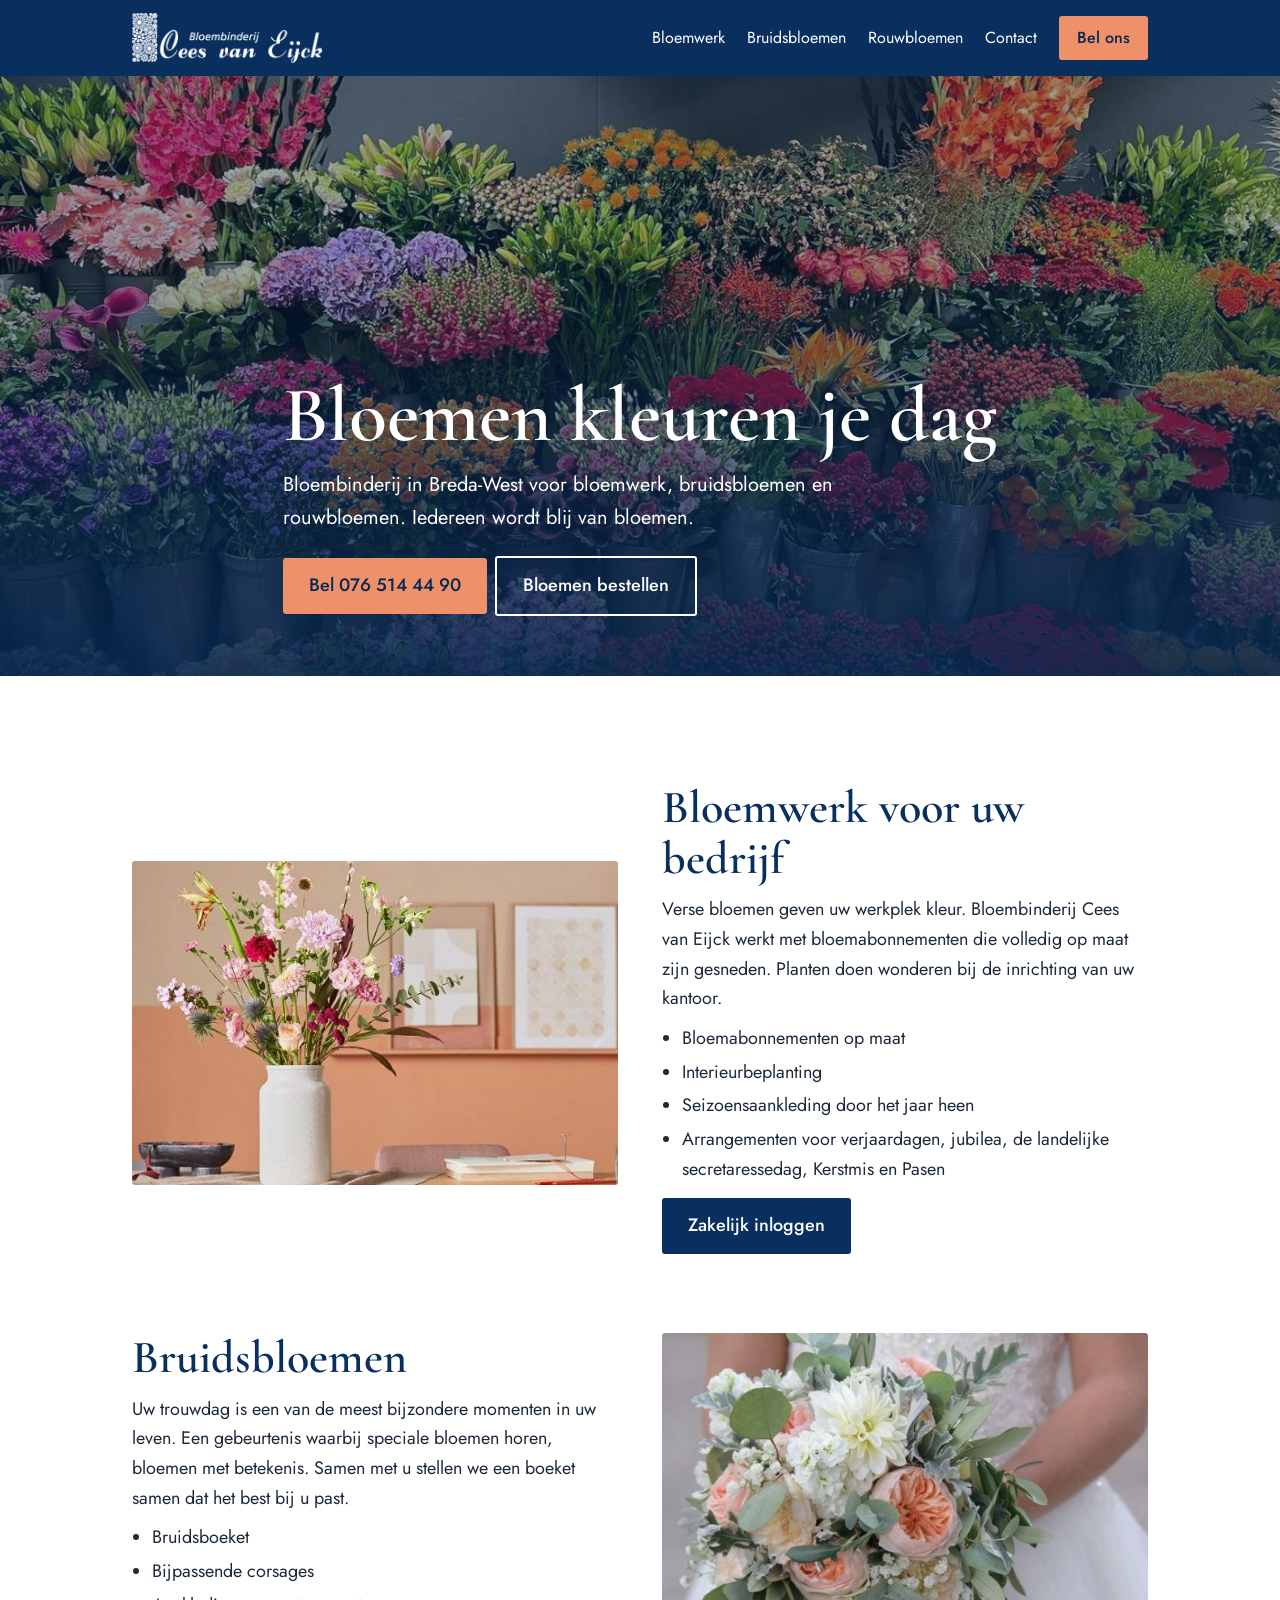
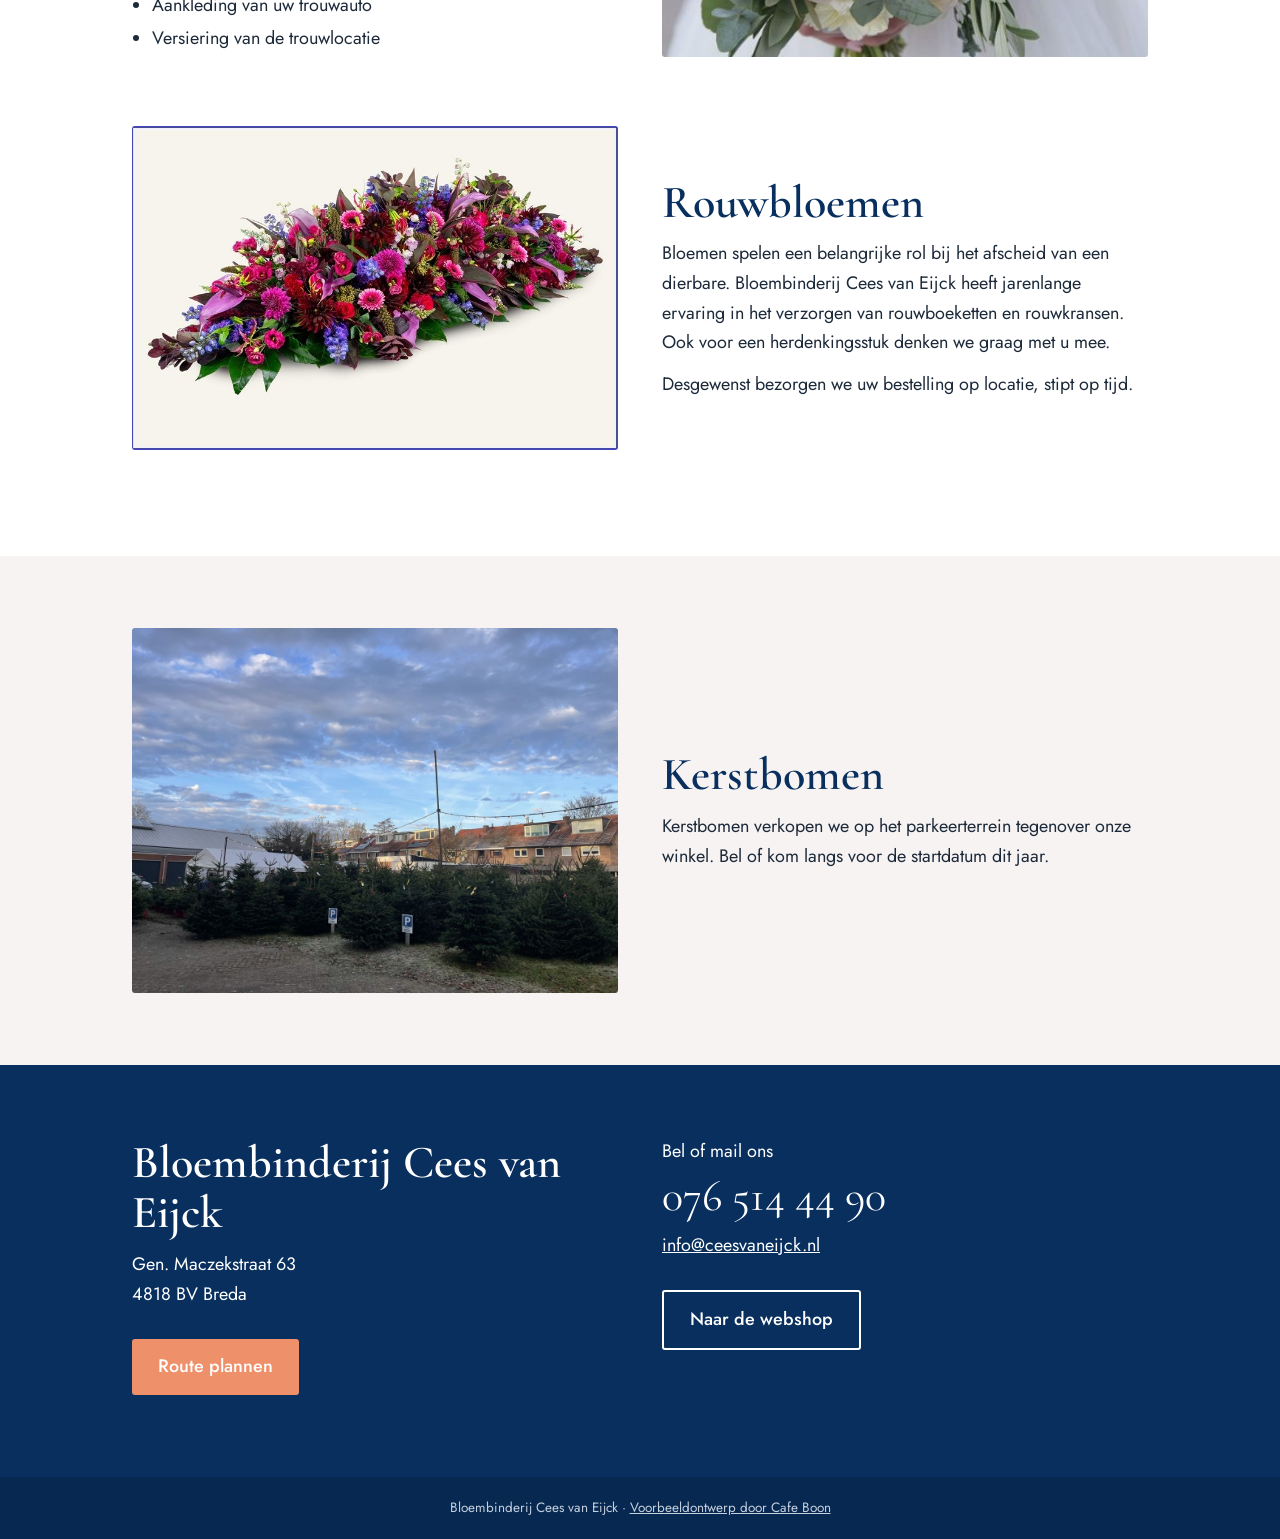
==== index.html @ 04553acb "Voorbeeldwebsite" ====
<!doctype html>
<html lang="nl">
<head>
<meta charset="utf-8">
<meta name="viewport" content="width=device-width,initial-scale=1">
<title>Bloembinderij Cees van Eijck | Bloemist in Breda-West</title>
<meta name="description" content="Bloembinderij Cees van Eijck aan de Gen. Maczekstraat in Breda: bloemwerk en abonnementen voor bedrijven, bruidsbloemen en rouwbloemen. Bel 076 514 44 90.">
<meta name="robots" content="noindex">
<link rel="icon" type="image/png" href="images/favicon.png">
<meta property="og:title" content="Bloembinderij Cees van Eijck, Breda">
<meta property="og:description" content="Iedereen wordt blij van bloemen. Gen. Maczekstraat 63, Breda.">
<meta property="og:image" content="https://ceesvaneijck.cafeboon.com/images/og.jpg">
<link rel="preconnect" href="https://fonts.googleapis.com"><link rel="preconnect" href="https://fonts.gstatic.com" crossorigin>
<link href="https://fonts.googleapis.com/css2?family=Cormorant+Garamond:wght@600&family=Jost:wght@400;500&display=swap" rel="stylesheet">
<link rel="stylesheet" href="style.css">
</head>
<body>
<header><div class="wrap">
 <a href="#"><img src="images/logo.png" alt="Bloembinderij Cees van Eijck"></a>
 <nav><a href="#bloemwerk">Bloemwerk</a><a href="#bruid">Bruidsbloemen</a><a href="#rouw">Rouwbloemen</a><a href="#contact">Contact</a><a class="btn" href="tel:0765144490">Bel ons</a></nav>
</div></header>

<div class="hero">
 <img src="images/bloemenwand.jpg" alt="De bloemenwand in de winkel van Cees van Eijck" fetchpriority="high">
 <div class="in"><div class="wrap">
  <h1>Bloemen kleuren je dag</h1>
  <p>Bloembinderij in Breda-West voor bloemwerk, bruidsbloemen en rouwbloemen. Iedereen wordt blij van bloemen.</p>
  <a class="btn" href="tel:0765144490">Bel 076 514 44 90</a><a class="btn o" href="https://ceesvaneijck.nl/shop/" rel="noopener">Bloemen bestellen</a>
 </div></div>
</div>

<section><div class="wrap rows">
 <div id="bloemwerk">
  <div class="pic"><img src="images/vaas.jpg" alt="Boeket in een vaas" loading="lazy"></div>
  <div><h2>Bloemwerk voor uw bedrijf</h2>
   <p>Verse bloemen geven uw werkplek kleur. Bloembinderij Cees van Eijck werkt met bloemabonnementen die volledig op maat zijn gesneden. Planten doen wonderen bij de inrichting van uw kantoor.</p>
   <ul><li>Bloemabonnementen op maat</li><li>Interieurbeplanting</li><li>Seizoensaankleding door het jaar heen</li><li>Arrangementen voor verjaardagen, jubilea, de landelijke secretaressedag, Kerstmis en Pasen</li></ul>
   <p style="margin-top:14px"><a class="btn d" href="https://ceesvaneijck.nl/zakelijk/" rel="noopener">Zakelijk inloggen</a></p>
  </div>
 </div>
 <div id="bruid">
  <div class="pic"><img src="images/bruidsboeket.jpg" alt="Bruidsboeket" loading="lazy"></div>
  <div><h2>Bruidsbloemen</h2>
   <p>Uw trouwdag is een van de meest bijzondere momenten in uw leven. Een gebeurtenis waarbij speciale bloemen horen, bloemen met betekenis. Samen met u stellen we een boeket samen dat het best bij u past.</p>
   <ul><li>Bruidsboeket</li><li>Bijpassende corsages</li><li>Aankleding van uw trouwauto</li><li>Versiering van de trouwlocatie</li></ul>
  </div>
 </div>
 <div id="rouw">
  <div class="pic"><img src="images/rouwstuk.jpg" alt="Rouwstuk" loading="lazy"></div>
  <div><h2>Rouwbloemen</h2>
   <p>Bloemen spelen een belangrijke rol bij het afscheid van een dierbare. Bloembinderij Cees van Eijck heeft jarenlange ervaring in het verzorgen van rouwboeketten en rouwkransen. Ook voor een herdenkingsstuk denken we graag met u mee.</p>
   <p style="margin-top:12px">Desgewenst bezorgen we uw bestelling op locatie, stipt op tijd.</p>
  </div>
 </div>
</div></section>

<section class="cream"><div class="wrap notice">
 <img src="images/kerstbomen.jpg" alt="Kerstbomen op het parkeerterrein tegenover de winkel" loading="lazy">
 <div><h2>Kerstbomen</h2>
  <p>Kerstbomen verkopen we op het parkeerterrein tegenover onze winkel. Bel of kom langs voor de startdatum dit jaar.</p></div>
</div></section>

<section id="contact" class="navy"><div class="wrap cgrid">
 <div><h2>Bloembinderij Cees van Eijck</h2>
  <p>Gen. Maczekstraat 63<br>4818 BV Breda</p><br>
  <a class="btn" href="https://www.google.com/maps/dir/?api=1&destination=Gen.+Maczekstraat+63,+4818+BV+Breda" rel="noopener">Route plannen</a>
 </div>
 <div>
  <p>Bel of mail ons</p>
  <a class="big" href="tel:0765144490">076 514 44 90</a>
  <p><a href="mailto:info@ceesvaneijck.nl">info@ceesvaneijck.nl</a></p><br>
  <a class="btn o" href="https://ceesvaneijck.nl/shop/" rel="noopener">Naar de webshop</a>
 </div>
</div></section>
<footer>Bloembinderij Cees van Eijck &middot; <a href="https://cafeboon.com">Voorbeeldontwerp door Cafe Boon</a></footer>
</body>
</html>
---- style.css ----
:root{--navy:#082f5e;--deep:#072850;--salmon:#ee906a;--cream:#f7f3f3;--ink:#1d2a3a}
*{box-sizing:border-box;margin:0}
html{scroll-behavior:smooth}
body{font-family:'Jost',Arial,sans-serif;font-size:18px;line-height:1.65;color:var(--ink);background:#fff}
img{display:block;max-width:100%}
a{color:inherit}
.wrap{max-width:1060px;margin:0 auto;padding:0 22px}
header{background:var(--navy);position:sticky;top:0;z-index:10}
header .wrap{display:flex;align-items:center;justify-content:space-between;min-height:76px;gap:16px}
header img{height:50px;width:auto}
nav a{color:#fff;text-decoration:none;margin-left:22px;font-size:16px}
nav a:hover{color:var(--salmon)}
.btn{display:inline-block;background:var(--salmon);color:var(--deep);padding:13px 26px;border-radius:3px;font-weight:500;text-decoration:none;margin:0 8px 10px 0}
.btn.o{background:transparent;color:#fff;border:2px solid #fff}
.btn.d{background:var(--navy);color:#fff}
nav .btn{margin:0 0 0 22px;padding:9px 18px;color:var(--deep)}
.hero{position:relative;color:#fff;background:var(--deep)}
.hero>img{width:100%;height:min(74vh,600px);object-fit:cover;opacity:.62}
.hero .in{position:absolute;inset:0;display:flex;align-items:flex-end;padding-bottom:50px;background:linear-gradient(0deg,rgba(7,40,80,.85),rgba(7,40,80,0) 70%)}
.hero h1{font-family:'Cormorant Garamond',serif;font-weight:600;font-size:clamp(40px,7vw,78px);line-height:1;margin-bottom:14px}
.hero p{max-width:30em;font-size:20px;margin-bottom:22px}
section{padding:72px 0}
h2{font-family:'Cormorant Garamond',serif;color:var(--navy);font-weight:600;font-size:clamp(32px,4.4vw,46px);line-height:1.1;margin-bottom:12px}
h3{font-family:'Cormorant Garamond',serif;color:var(--navy);font-size:26px;margin-bottom:6px}
.rows>div{display:grid;grid-template-columns:1fr 1fr;gap:44px;align-items:center;padding:34px 0}
.rows>div:nth-child(even) .pic{order:2}
.pic img{width:100%;aspect-ratio:3/2;object-fit:cover;border-radius:3px}
.rows ul{padding-left:20px;margin-top:10px}
.rows li{margin-bottom:4px}
.cream{background:var(--cream)}
.notice{display:grid;grid-template-columns:1fr 1fr;gap:44px;align-items:center}
.notice img{width:100%;aspect-ratio:4/3;object-fit:cover;border-radius:3px}
.navy{background:var(--navy);color:#fff}
.navy h2{color:#fff}
.cgrid{display:grid;grid-template-columns:1fr 1fr;gap:44px}
.big{font-family:'Cormorant Garamond',serif;font-size:44px;line-height:1.1;display:block;text-decoration:none;margin:6px 0 10px}
.navy a{color:#fff}
footer{background:var(--deep);color:#c5d0df;text-align:center;font-size:13.5px;padding:20px}
footer a{color:#c5d0df}
@media(max-width:780px){.rows>div,.notice,.cgrid{grid-template-columns:1fr;gap:20px}.rows>div:nth-child(even) .pic{order:0}nav a:not(.btn){display:none}section{padding:46px 0}header img{height:40px}}
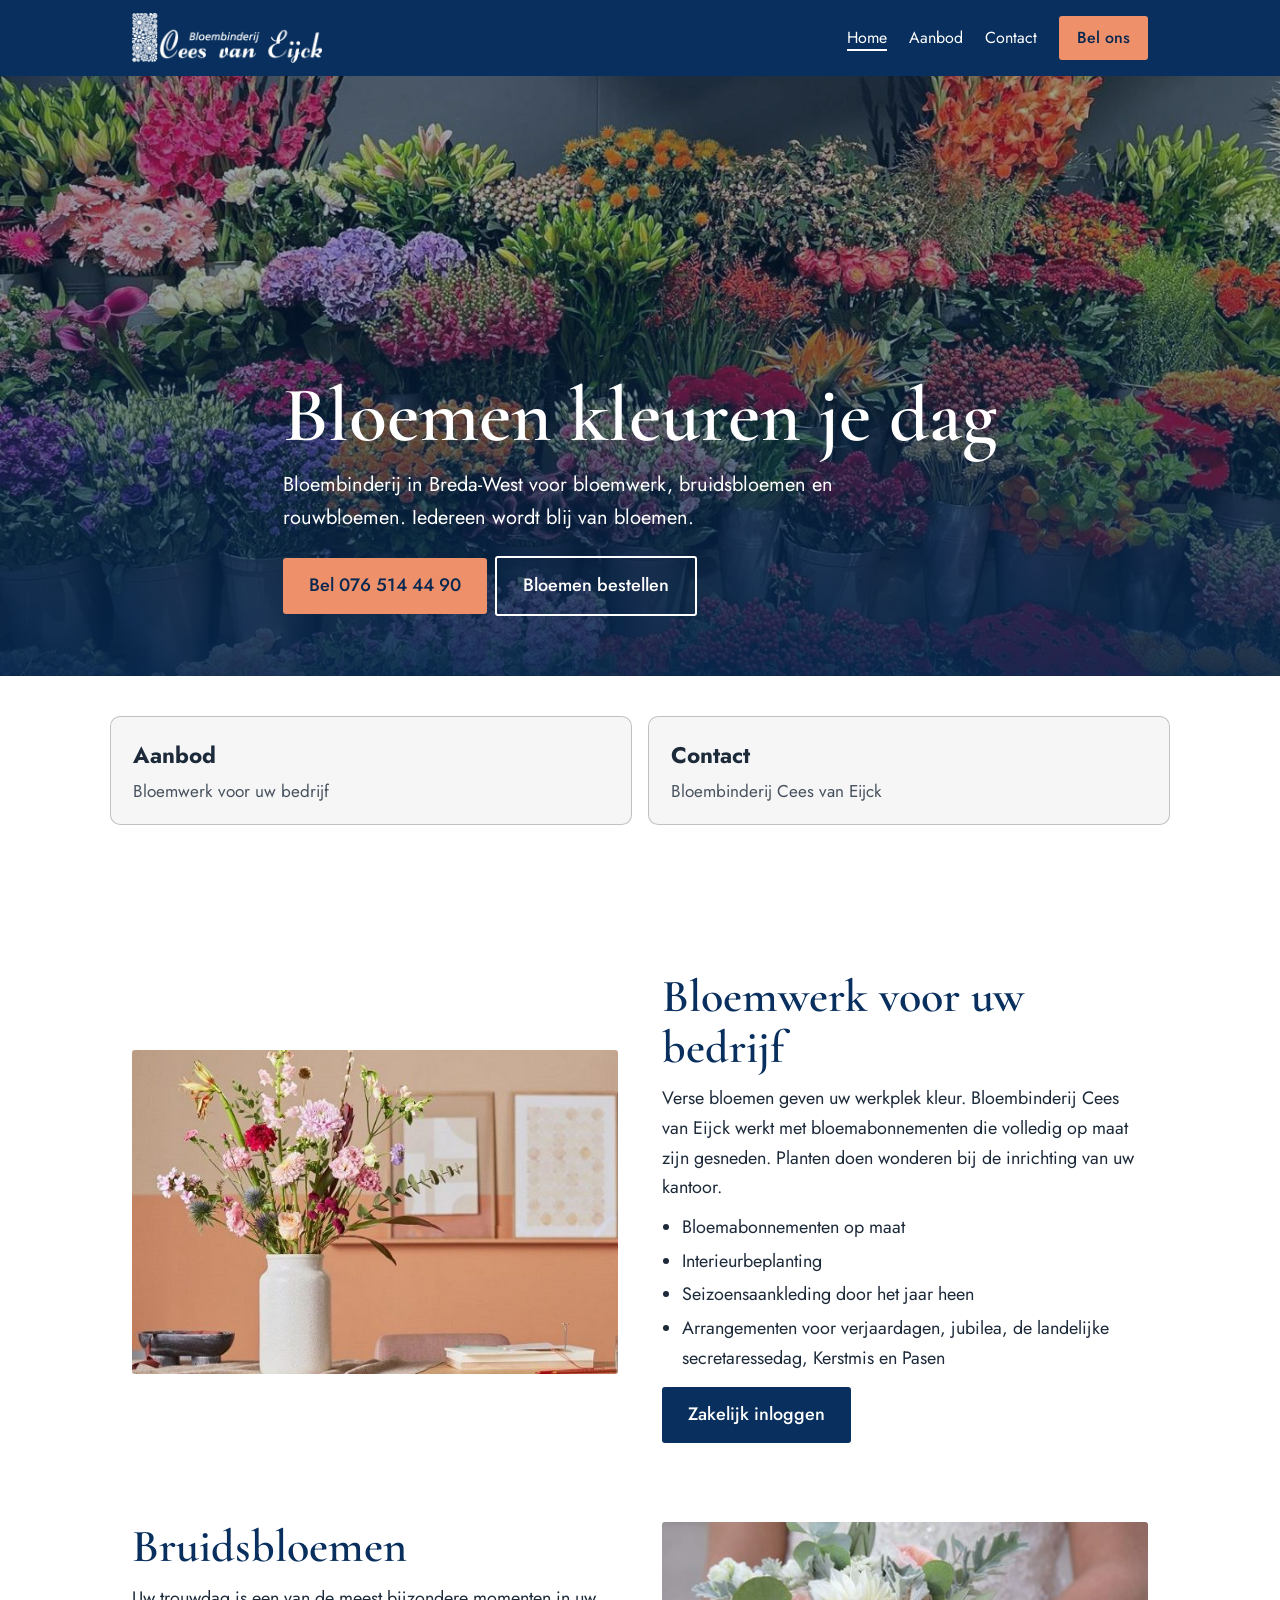
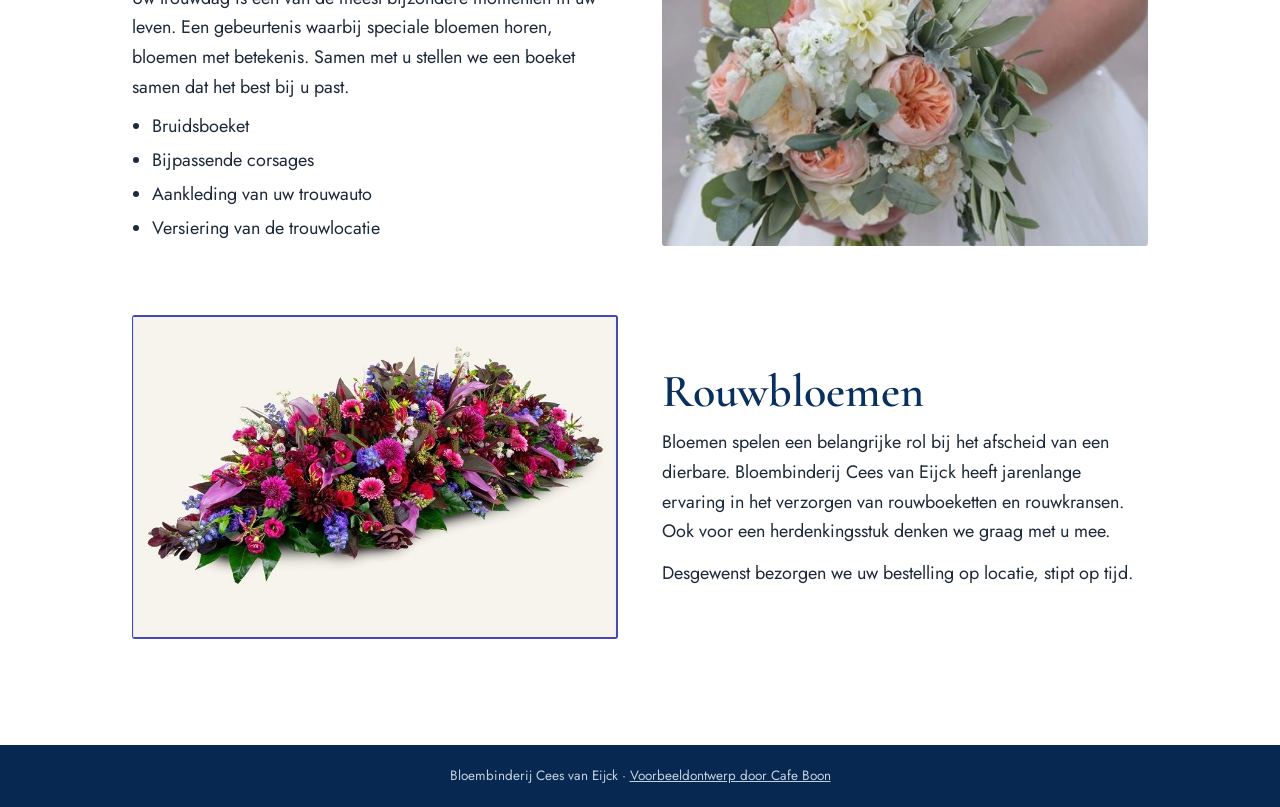
==== commit 6c6d2eac: "Website opgedeeld in meerdere pagina's" ====
--- a/index.html
+++ b/index.html
@@ -16,62 +16,42 @@
 </head>
 <body>
 <header><div class="wrap">
- <a href="#"><img src="images/logo.png" alt="Bloembinderij Cees van Eijck"></a>
- <nav><a href="#bloemwerk">Bloemwerk</a><a href="#bruid">Bruidsbloemen</a><a href="#rouw">Rouwbloemen</a><a href="#contact">Contact</a><a class="btn" href="tel:0765144490">Bel ons</a></nav>
+<a href="index.html"><img alt="Bloembinderij Cees van Eijck" src="images/logo.png"/></a>
+<nav><a aria-current="page" href="index.html">Home</a><a href="aanbod.html">Aanbod</a><a href="contact.html">Contact</a><a class="btn" href="tel:0765144490">Bel ons</a></nav>
 </div></header>
-
+<div aria-label="Pagina's" class="sn-bar" role="navigation"><a aria-current="page" class="sn-link" href="index.html">Home</a><a class="sn-link" href="aanbod.html">Aanbod</a><a class="sn-link" href="contact.html">Contact</a></div>
 <div class="hero">
- <img src="images/bloemenwand.jpg" alt="De bloemenwand in de winkel van Cees van Eijck" fetchpriority="high">
- <div class="in"><div class="wrap">
-  <h1>Bloemen kleuren je dag</h1>
-  <p>Bloembinderij in Breda-West voor bloemwerk, bruidsbloemen en rouwbloemen. Iedereen wordt blij van bloemen.</p>
-  <a class="btn" href="tel:0765144490">Bel 076 514 44 90</a><a class="btn o" href="https://ceesvaneijck.nl/shop/" rel="noopener">Bloemen bestellen</a>
- </div></div>
+<img alt="De bloemenwand in de winkel van Cees van Eijck" fetchpriority="high" src="images/bloemenwand.jpg"/>
+<div class="in"><div class="wrap">
+<h1>Bloemen kleuren je dag</h1>
+<p>Bloembinderij in Breda-West voor bloemwerk, bruidsbloemen en rouwbloemen. Iedereen wordt blij van bloemen.</p>
+<a class="btn" href="tel:0765144490">Bel 076 514 44 90</a><a class="btn o" href="https://ceesvaneijck.nl/shop/" rel="noopener">Bloemen bestellen</a>
+</div></div>
 </div>
-
+<div class="sn-cards"><a class="sn-card" href="aanbod.html"><strong>Aanbod</strong><span>Bloemwerk voor uw bedrijf</span></a><a class="sn-card" href="contact.html"><strong>Contact</strong><span>Bloembinderij Cees van Eijck</span></a></div>
 <section><div class="wrap rows">
- <div id="bloemwerk">
-  <div class="pic"><img src="images/vaas.jpg" alt="Boeket in een vaas" loading="lazy"></div>
-  <div><h2>Bloemwerk voor uw bedrijf</h2>
-   <p>Verse bloemen geven uw werkplek kleur. Bloembinderij Cees van Eijck werkt met bloemabonnementen die volledig op maat zijn gesneden. Planten doen wonderen bij de inrichting van uw kantoor.</p>
-   <ul><li>Bloemabonnementen op maat</li><li>Interieurbeplanting</li><li>Seizoensaankleding door het jaar heen</li><li>Arrangementen voor verjaardagen, jubilea, de landelijke secretaressedag, Kerstmis en Pasen</li></ul>
-   <p style="margin-top:14px"><a class="btn d" href="https://ceesvaneijck.nl/zakelijk/" rel="noopener">Zakelijk inloggen</a></p>
-  </div>
- </div>
- <div id="bruid">
-  <div class="pic"><img src="images/bruidsboeket.jpg" alt="Bruidsboeket" loading="lazy"></div>
-  <div><h2>Bruidsbloemen</h2>
-   <p>Uw trouwdag is een van de meest bijzondere momenten in uw leven. Een gebeurtenis waarbij speciale bloemen horen, bloemen met betekenis. Samen met u stellen we een boeket samen dat het best bij u past.</p>
-   <ul><li>Bruidsboeket</li><li>Bijpassende corsages</li><li>Aankleding van uw trouwauto</li><li>Versiering van de trouwlocatie</li></ul>
-  </div>
- </div>
- <div id="rouw">
-  <div class="pic"><img src="images/rouwstuk.jpg" alt="Rouwstuk" loading="lazy"></div>
-  <div><h2>Rouwbloemen</h2>
-   <p>Bloemen spelen een belangrijke rol bij het afscheid van een dierbare. Bloembinderij Cees van Eijck heeft jarenlange ervaring in het verzorgen van rouwboeketten en rouwkransen. Ook voor een herdenkingsstuk denken we graag met u mee.</p>
-   <p style="margin-top:12px">Desgewenst bezorgen we uw bestelling op locatie, stipt op tijd.</p>
-  </div>
- </div>
+<div>
+<div class="pic"><img alt="Boeket in een vaas" loading="lazy" src="images/vaas.jpg"/></div>
+<div><h2>Bloemwerk voor uw bedrijf</h2>
+<p>Verse bloemen geven uw werkplek kleur. Bloembinderij Cees van Eijck werkt met bloemabonnementen die volledig op maat zijn gesneden. Planten doen wonderen bij de inrichting van uw kantoor.</p>
+<ul><li>Bloemabonnementen op maat</li><li>Interieurbeplanting</li><li>Seizoensaankleding door het jaar heen</li><li>Arrangementen voor verjaardagen, jubilea, de landelijke secretaressedag, Kerstmis en Pasen</li></ul>
+<p style="margin-top:14px"><a class="btn d" href="https://ceesvaneijck.nl/zakelijk/" rel="noopener">Zakelijk inloggen</a></p>
+</div>
+</div>
+<div>
+<div class="pic"><img alt="Bruidsboeket" loading="lazy" src="images/bruidsboeket.jpg"/></div>
+<div><h2>Bruidsbloemen</h2>
+<p>Uw trouwdag is een van de meest bijzondere momenten in uw leven. Een gebeurtenis waarbij speciale bloemen horen, bloemen met betekenis. Samen met u stellen we een boeket samen dat het best bij u past.</p>
+<ul><li>Bruidsboeket</li><li>Bijpassende corsages</li><li>Aankleding van uw trouwauto</li><li>Versiering van de trouwlocatie</li></ul>
+</div>
+</div>
+<div>
+<div class="pic"><img alt="Rouwstuk" loading="lazy" src="images/rouwstuk.jpg"/></div>
+<div><h2>Rouwbloemen</h2>
+<p>Bloemen spelen een belangrijke rol bij het afscheid van een dierbare. Bloembinderij Cees van Eijck heeft jarenlange ervaring in het verzorgen van rouwboeketten en rouwkransen. Ook voor een herdenkingsstuk denken we graag met u mee.</p>
+<p style="margin-top:12px">Desgewenst bezorgen we uw bestelling op locatie, stipt op tijd.</p>
+</div>
+</div>
 </div></section>
-
-<section class="cream"><div class="wrap notice">
- <img src="images/kerstbomen.jpg" alt="Kerstbomen op het parkeerterrein tegenover de winkel" loading="lazy">
- <div><h2>Kerstbomen</h2>
-  <p>Kerstbomen verkopen we op het parkeerterrein tegenover onze winkel. Bel of kom langs voor de startdatum dit jaar.</p></div>
-</div></section>
-
-<section id="contact" class="navy"><div class="wrap cgrid">
- <div><h2>Bloembinderij Cees van Eijck</h2>
-  <p>Gen. Maczekstraat 63<br>4818 BV Breda</p><br>
-  <a class="btn" href="https://www.google.com/maps/dir/?api=1&destination=Gen.+Maczekstraat+63,+4818+BV+Breda" rel="noopener">Route plannen</a>
- </div>
- <div>
-  <p>Bel of mail ons</p>
-  <a class="big" href="tel:0765144490">076 514 44 90</a>
-  <p><a href="mailto:info@ceesvaneijck.nl">info@ceesvaneijck.nl</a></p><br>
-  <a class="btn o" href="https://ceesvaneijck.nl/shop/" rel="noopener">Naar de webshop</a>
- </div>
-</div></section>
-<footer>Bloembinderij Cees van Eijck &middot; <a href="https://cafeboon.com">Voorbeeldontwerp door Cafe Boon</a></footer>
-</body>
-</html>
+<footer>Bloembinderij Cees van Eijck · <a href="https://cafeboon.com">Voorbeeldontwerp door Cafe Boon</a></footer>
+</body></html>
--- a/style.css
+++ b/style.css
@@ -38,3 +38,17 @@
 footer{background:var(--deep);color:#c5d0df;text-align:center;font-size:13.5px;padding:20px}
 footer a{color:#c5d0df}
 @media(max-width:780px){.rows>div,.notice,.cgrid{grid-template-columns:1fr;gap:20px}.rows>div:nth-child(even) .pic{order:0}nav a:not(.btn){display:none}section{padding:46px 0}header img{height:40px}}
+/* sitenav:start */
+.sn-bar{display:none;gap:6px;overflow-x:auto;white-space:nowrap;-webkit-overflow-scrolling:touch;padding:8px 12px;background:inherit;color:inherit;font:inherit;line-height:1.2;border-bottom:1px solid rgba(128,128,128,.35);box-sizing:border-box;max-width:100%}
+.sn-bar a.sn-link{flex:0 0 auto;padding:9px 15px;border-radius:999px;color:inherit;text-decoration:none;font-size:15px;font-weight:600;letter-spacing:0;text-transform:none;margin:0}
+.sn-bar a.sn-link[aria-current="page"]{background:rgba(128,128,128,.2);box-shadow:inset 0 -2px 0 currentColor}
+@media(max-width:780px){.sn-bar{display:flex}}
+nav a[aria-current="page"]:not(.cta):not(.btn):not(.call){text-decoration:underline;text-underline-offset:6px;text-decoration-thickness:2px}
+.sn-head{max-width:1100px;margin:0 auto;padding:40px 20px 0;box-sizing:border-box}
+.sn-head h1{margin:0;color:inherit;font-size:clamp(30px,5vw,46px);line-height:1.1}
+.sn-cards{max-width:1100px;margin:0 auto;padding:40px 20px;display:grid;grid-template-columns:repeat(auto-fit,minmax(230px,1fr));gap:16px;box-sizing:border-box}
+.sn-card{display:block;padding:20px 22px;border:1px solid rgba(128,128,128,.45);border-radius:10px;background:rgba(128,128,128,.07);color:inherit;text-decoration:none;min-width:0}
+.sn-card strong{display:block;font-size:1.25em;margin:0 0 6px;color:inherit}
+.sn-card span{display:block;opacity:.8;font-size:.95em;line-height:1.4}
+.sn-card:hover,.sn-card:focus-visible{border-color:currentColor}
+/* sitenav:end */
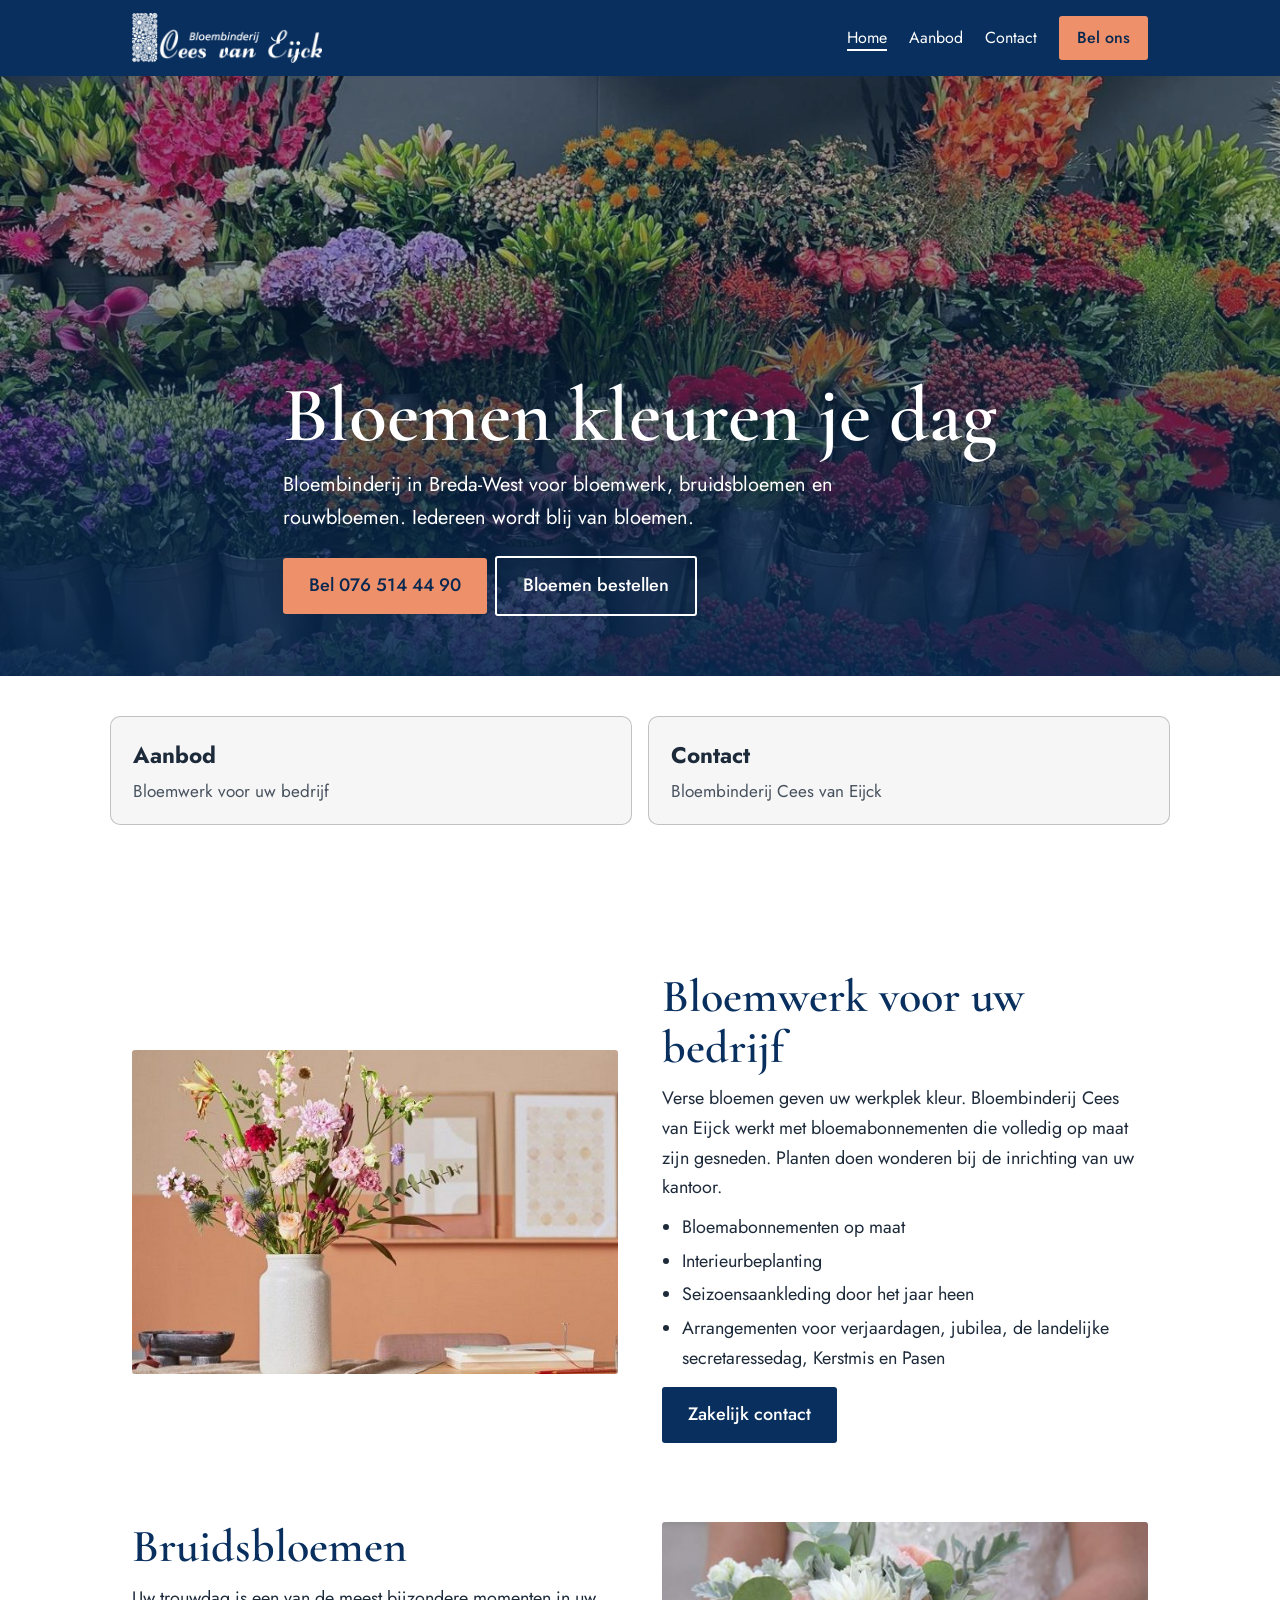
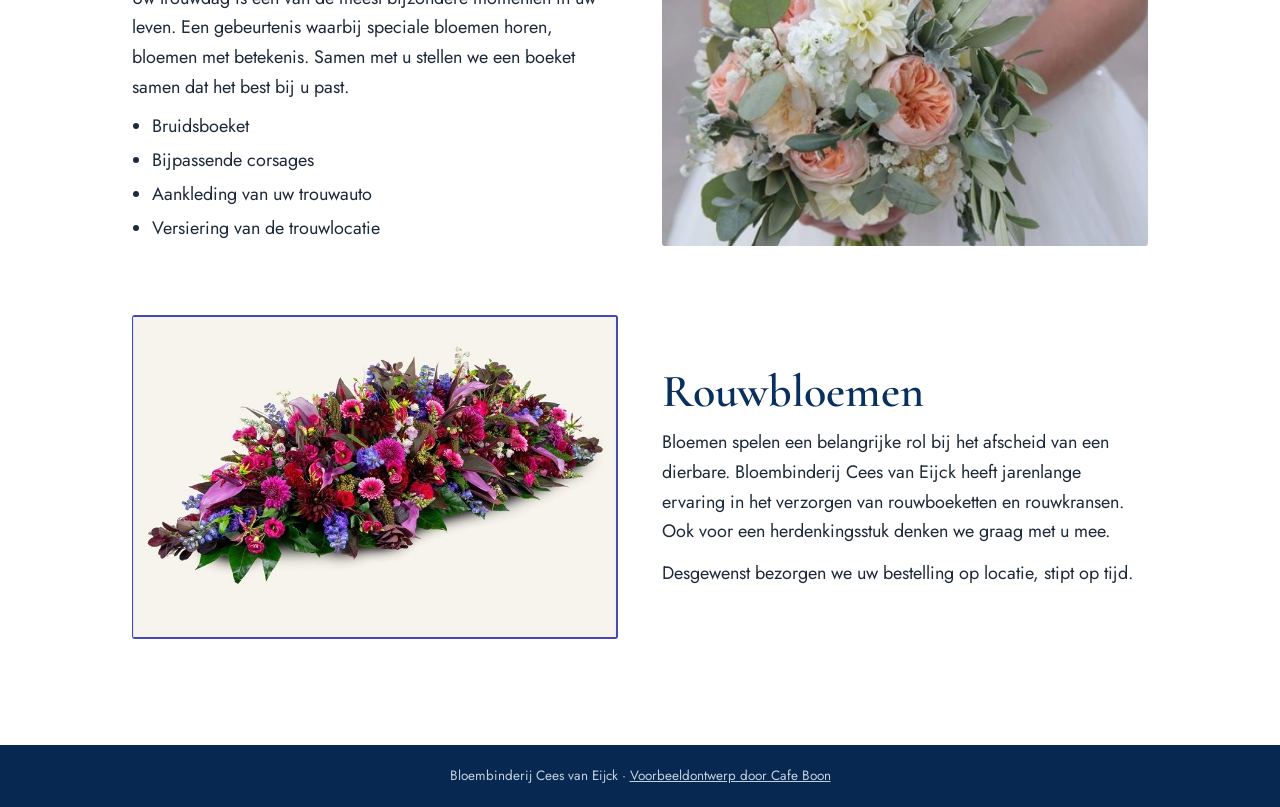
==== commit 1e7d236b: "Links naar externe websites vervangen door eigen pagina's" ====
--- a/index.html
+++ b/index.html
@@ -25,7 +25,7 @@
 <div class="in"><div class="wrap">
 <h1>Bloemen kleuren je dag</h1>
 <p>Bloembinderij in Breda-West voor bloemwerk, bruidsbloemen en rouwbloemen. Iedereen wordt blij van bloemen.</p>
-<a class="btn" href="tel:0765144490">Bel 076 514 44 90</a><a class="btn o" href="https://ceesvaneijck.nl/shop/" rel="noopener">Bloemen bestellen</a>
+<a class="btn" href="tel:0765144490">Bel 076 514 44 90</a><a class="btn o" href="contact.html">Bloemen bestellen</a>
 </div></div>
 </div>
 <div class="sn-cards"><a class="sn-card" href="aanbod.html"><strong>Aanbod</strong><span>Bloemwerk voor uw bedrijf</span></a><a class="sn-card" href="contact.html"><strong>Contact</strong><span>Bloembinderij Cees van Eijck</span></a></div>
@@ -35,7 +35,7 @@
 <div><h2>Bloemwerk voor uw bedrijf</h2>
 <p>Verse bloemen geven uw werkplek kleur. Bloembinderij Cees van Eijck werkt met bloemabonnementen die volledig op maat zijn gesneden. Planten doen wonderen bij de inrichting van uw kantoor.</p>
 <ul><li>Bloemabonnementen op maat</li><li>Interieurbeplanting</li><li>Seizoensaankleding door het jaar heen</li><li>Arrangementen voor verjaardagen, jubilea, de landelijke secretaressedag, Kerstmis en Pasen</li></ul>
-<p style="margin-top:14px"><a class="btn d" href="https://ceesvaneijck.nl/zakelijk/" rel="noopener">Zakelijk inloggen</a></p>
+<p style="margin-top:14px"><a class="btn d" href="contact.html">Zakelijk contact</a></p>
 </div>
 </div>
 <div>
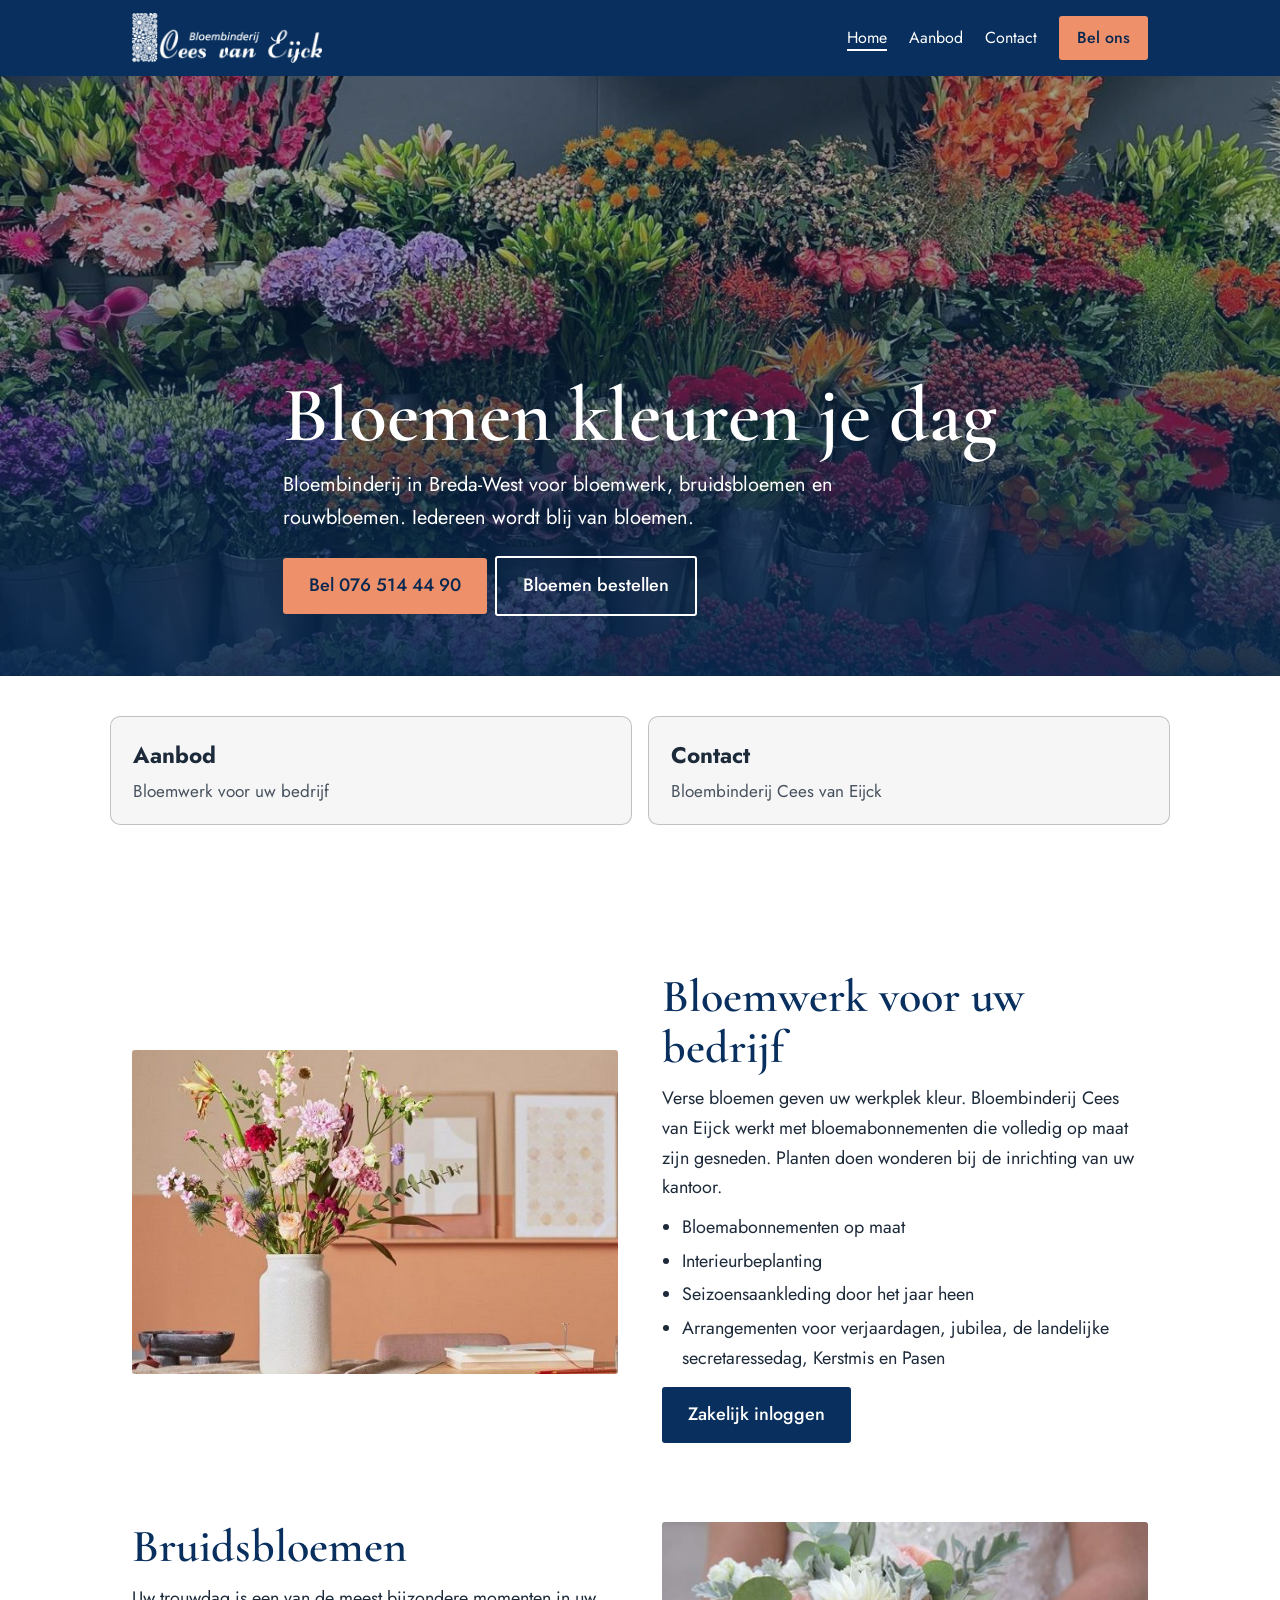
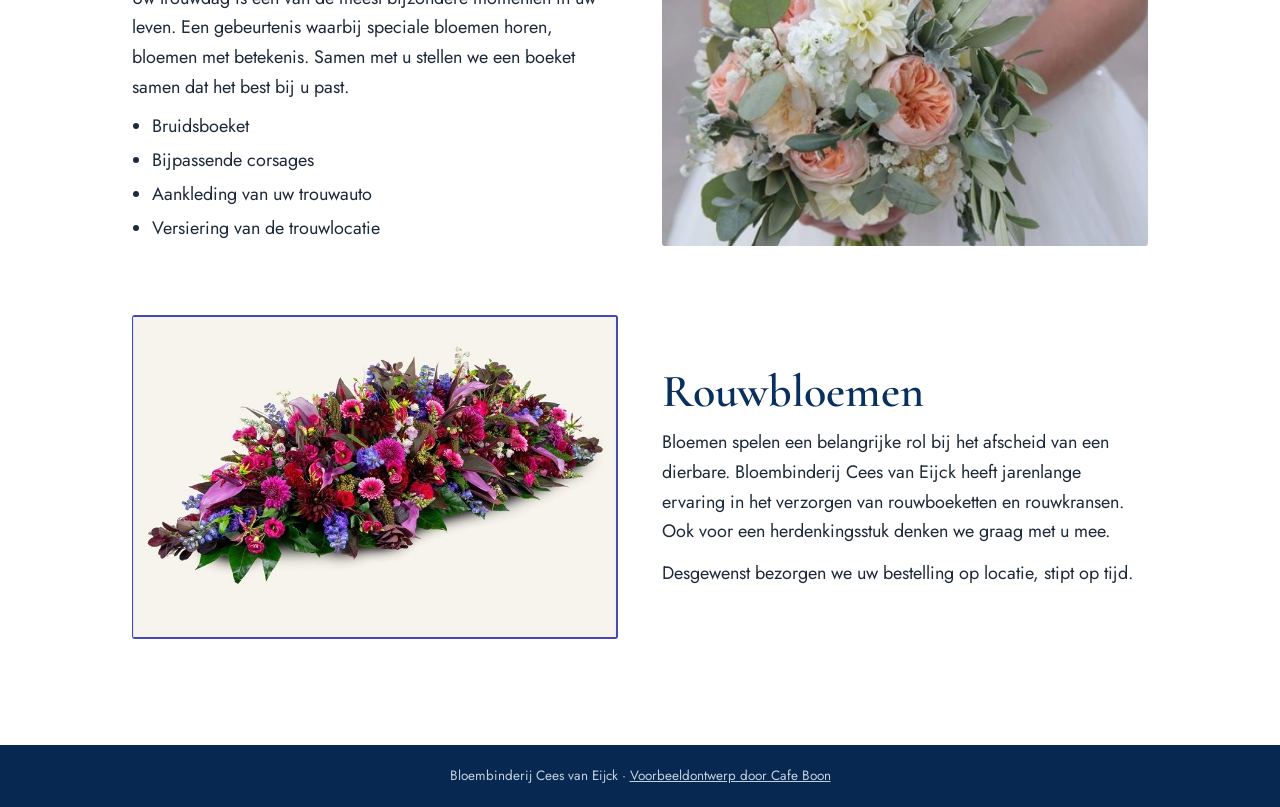
==== commit de53d37c: "Links naar externe websites verwijzen naar een eigen binnenkort pagina" ====
--- a/index.html
+++ b/index.html
@@ -25,7 +25,7 @@
 <div class="in"><div class="wrap">
 <h1>Bloemen kleuren je dag</h1>
 <p>Bloembinderij in Breda-West voor bloemwerk, bruidsbloemen en rouwbloemen. Iedereen wordt blij van bloemen.</p>
-<a class="btn" href="tel:0765144490">Bel 076 514 44 90</a><a class="btn o" href="contact.html">Bloemen bestellen</a>
+<a class="btn" href="tel:0765144490">Bel 076 514 44 90</a><a class="btn o" href="binnenkort.html">Bloemen bestellen</a>
 </div></div>
 </div>
 <div class="sn-cards"><a class="sn-card" href="aanbod.html"><strong>Aanbod</strong><span>Bloemwerk voor uw bedrijf</span></a><a class="sn-card" href="contact.html"><strong>Contact</strong><span>Bloembinderij Cees van Eijck</span></a></div>
@@ -35,7 +35,7 @@
 <div><h2>Bloemwerk voor uw bedrijf</h2>
 <p>Verse bloemen geven uw werkplek kleur. Bloembinderij Cees van Eijck werkt met bloemabonnementen die volledig op maat zijn gesneden. Planten doen wonderen bij de inrichting van uw kantoor.</p>
 <ul><li>Bloemabonnementen op maat</li><li>Interieurbeplanting</li><li>Seizoensaankleding door het jaar heen</li><li>Arrangementen voor verjaardagen, jubilea, de landelijke secretaressedag, Kerstmis en Pasen</li></ul>
-<p style="margin-top:14px"><a class="btn d" href="contact.html">Zakelijk contact</a></p>
+<p style="margin-top:14px"><a class="btn d" href="binnenkort.html">Zakelijk inloggen</a></p>
 </div>
 </div>
 <div>
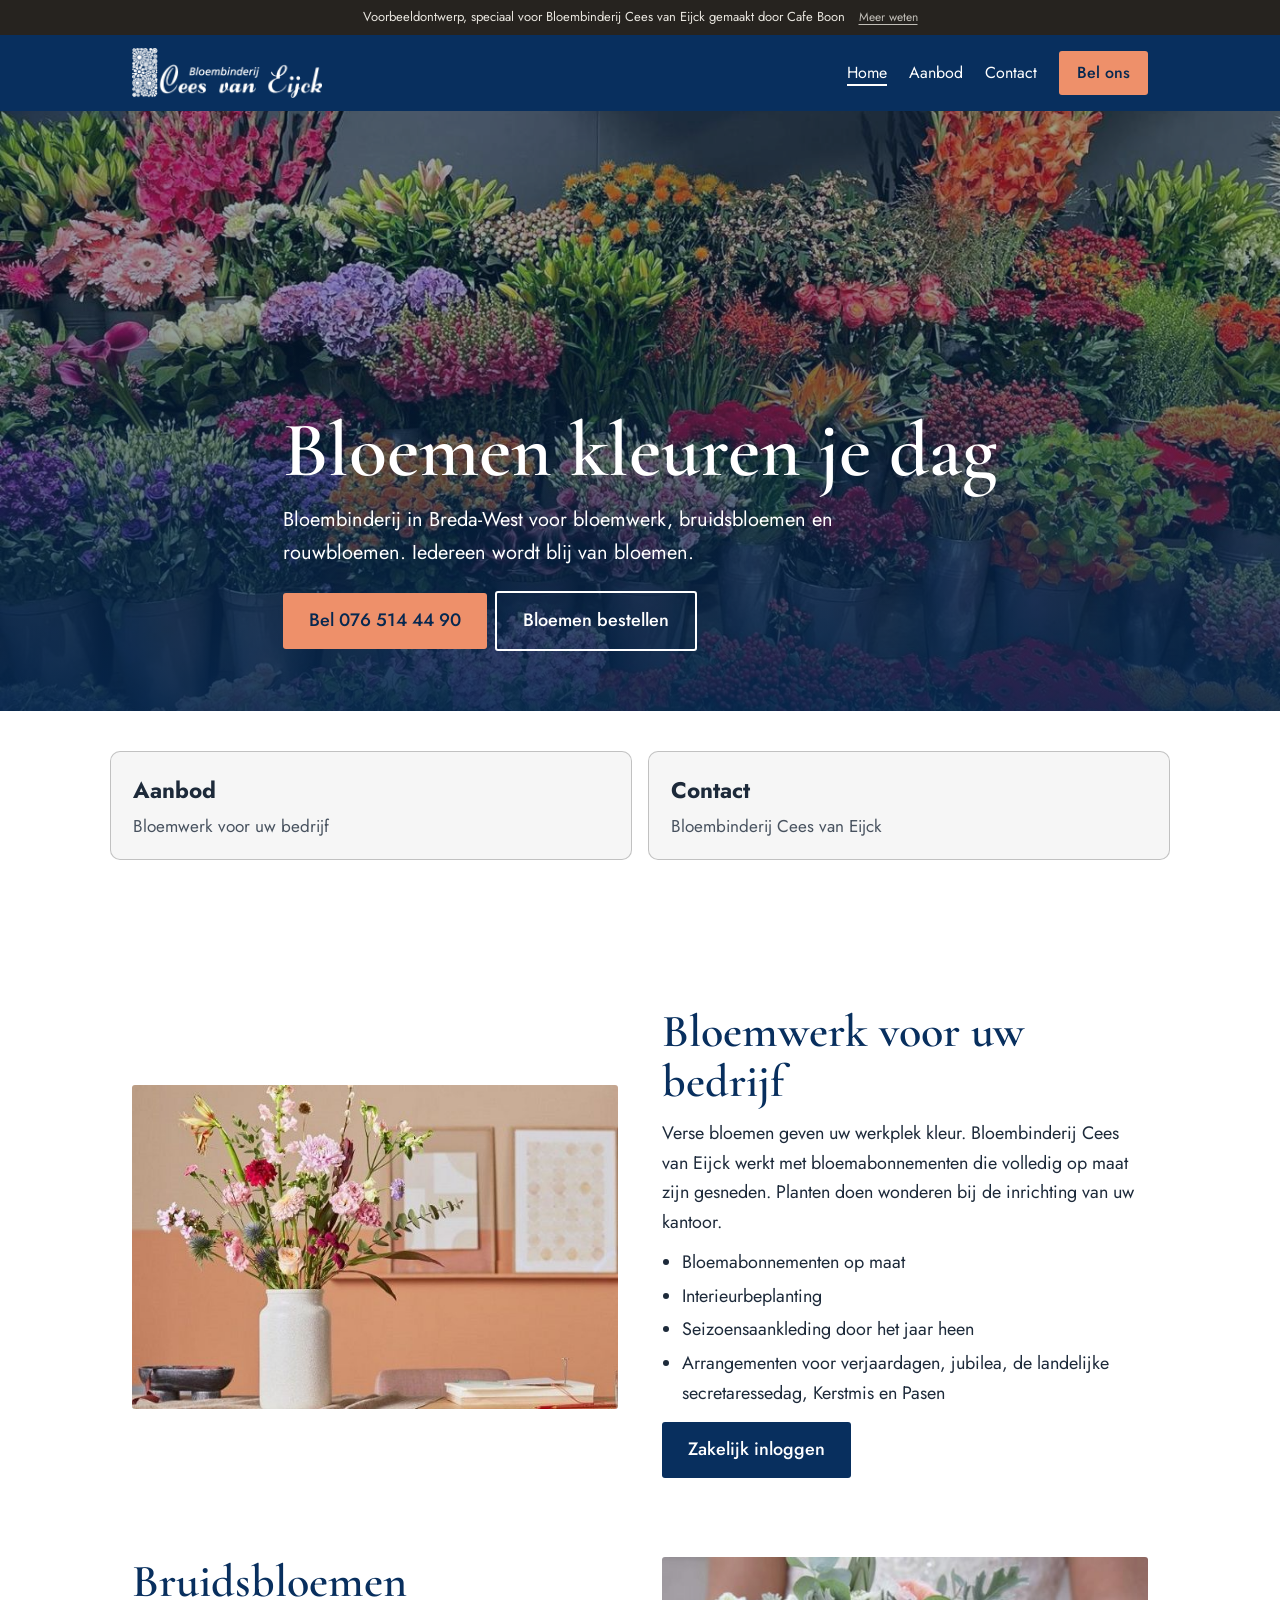
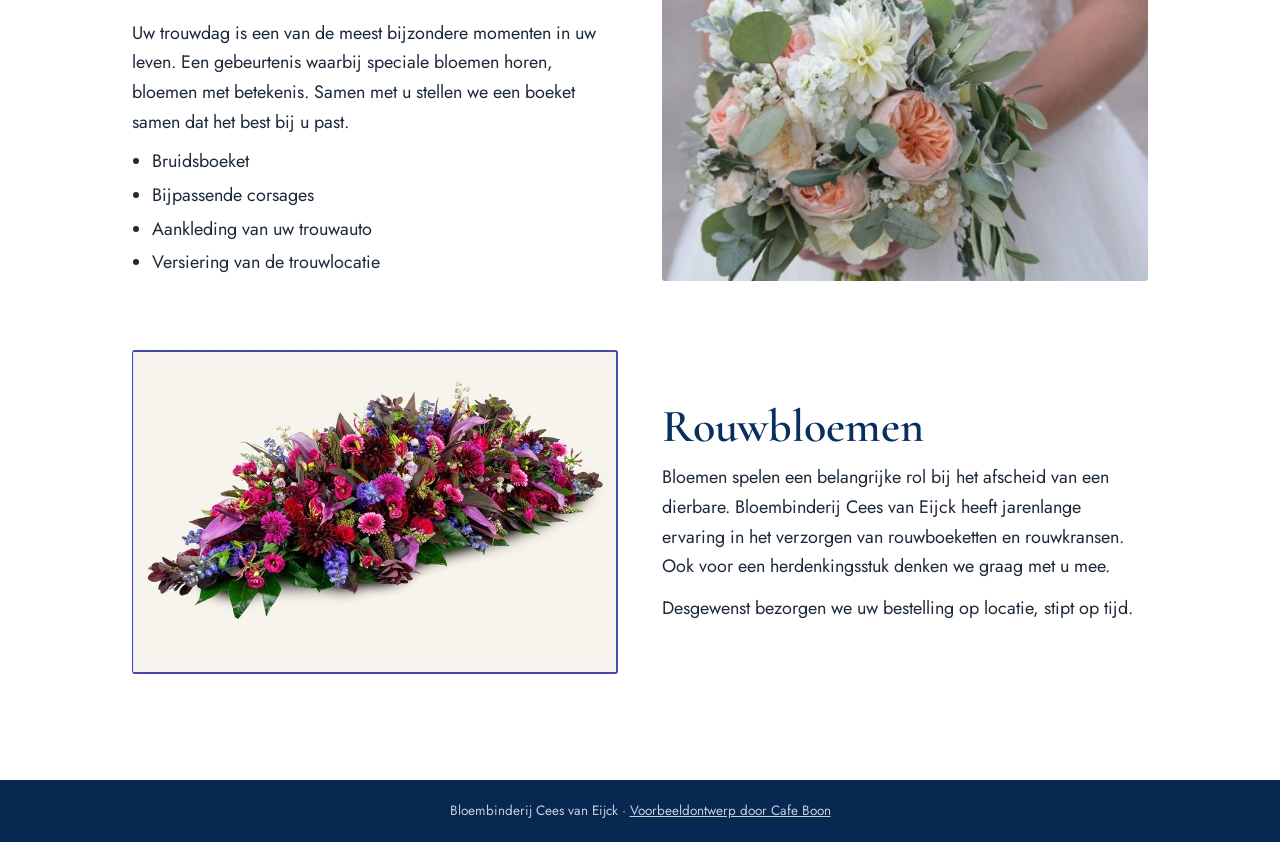
==== commit 081faf9b: "Werkende formulieren voor afspraken en aanvragen" ====
--- a/index.html
+++ b/index.html
@@ -15,6 +15,7 @@
 <link rel="stylesheet" href="style.css">
 </head>
 <body>
+<div class="vb-banner" role="note"><span>Voorbeeldontwerp, speciaal voor Bloembinderij Cees van Eijck gemaakt door Cafe Boon</span><a href="https://cafeboon.com">Meer weten</a></div>
 <header><div class="wrap">
 <a href="index.html"><img alt="Bloembinderij Cees van Eijck" src="images/logo.png"/></a>
 <nav><a aria-current="page" href="index.html">Home</a><a href="aanbod.html">Aanbod</a><a href="contact.html">Contact</a><a class="btn" href="tel:0765144490">Bel ons</a></nav>
--- a/style.css
+++ b/style.css
@@ -52,3 +52,31 @@
 .sn-card span{display:block;opacity:.8;font-size:.95em;line-height:1.4}
 .sn-card:hover,.sn-card:focus-visible{border-color:currentColor}
 /* sitenav:end */
+/* voorbeeld-formulier:start */
+@layer sn{.sn-form button.btn{border:0;font:inherit;cursor:pointer;line-height:1.2}}
+.sn-formsec{padding:36px 0 72px}
+.sn-formwrap{max-width:1100px;margin:0 auto;padding:0 20px;box-sizing:border-box}
+.sn-formwrap>h2{margin:0 0 12px}
+.sn-formwrap>.sn-lead,.sn-formwrap>.sn-form,.sn-formwrap>.sn-done{max-width:720px}
+.sn-formwrap .sn-lead{margin:0 0 24px;opacity:.85}
+.sn-form{display:grid;grid-template-columns:1fr 1fr;gap:16px}
+.sn-field{display:flex;flex-direction:column;gap:6px;min-width:0;text-align:left}
+.sn-field.full{grid-column:1/-1}
+.sn-field label{font-size:14px;font-weight:600}
+.sn-field input,.sn-field select,.sn-field textarea{font:inherit;font-size:16px;line-height:1.4;color:inherit;background:rgba(128,128,128,.12);border:1px solid rgba(128,128,128,.55);border-radius:8px;padding:11px 12px;width:100%;box-sizing:border-box;min-width:0;max-width:100%;-webkit-appearance:none;appearance:none}
+.sn-field select{background-image:linear-gradient(45deg,transparent 50%,currentColor 50%),linear-gradient(135deg,currentColor 50%,transparent 50%);background-position:calc(100% - 20px) 50%,calc(100% - 15px) 50%;background-size:5px 5px;background-repeat:no-repeat;padding-right:38px}
+.sn-field select option{color:#111;background:#fff}
+.sn-field textarea{resize:vertical}
+.sn-field input:focus,.sn-field select:focus,.sn-field textarea:focus{outline:2px solid currentColor;outline-offset:1px}
+.sn-done{padding:28px;border:1px solid rgba(128,128,128,.55);border-radius:12px;background:rgba(128,128,128,.1)}
+.sn-done h2{margin:0 0 10px}
+.sn-done p{margin:0}
+.sn-done a{text-decoration:underline;text-underline-offset:3px;font-weight:600}
+.sn-formlink{padding:0 0 56px}
+@media(max-width:640px){.sn-form{grid-template-columns:1fr}.sn-formsec{padding:24px 0 56px}}
+/* voorbeeld-formulier:end */
+/* voorbeeldbanner:start */
+.vb-banner{display:flex;flex-wrap:wrap;justify-content:center;align-items:baseline;gap:2px 14px;padding:8px 16px;background:#26231f;color:#e9e6df;font-size:13px;line-height:1.45;letter-spacing:0;text-transform:none;font-weight:400;text-align:center;position:relative;z-index:1000}
+.vb-banner a{color:inherit;opacity:.8;text-decoration:underline;text-underline-offset:3px;font-size:12px;font-weight:400;white-space:nowrap;letter-spacing:0;text-transform:none}
+.vb-banner a:hover{opacity:1}
+/* voorbeeldbanner:end */
